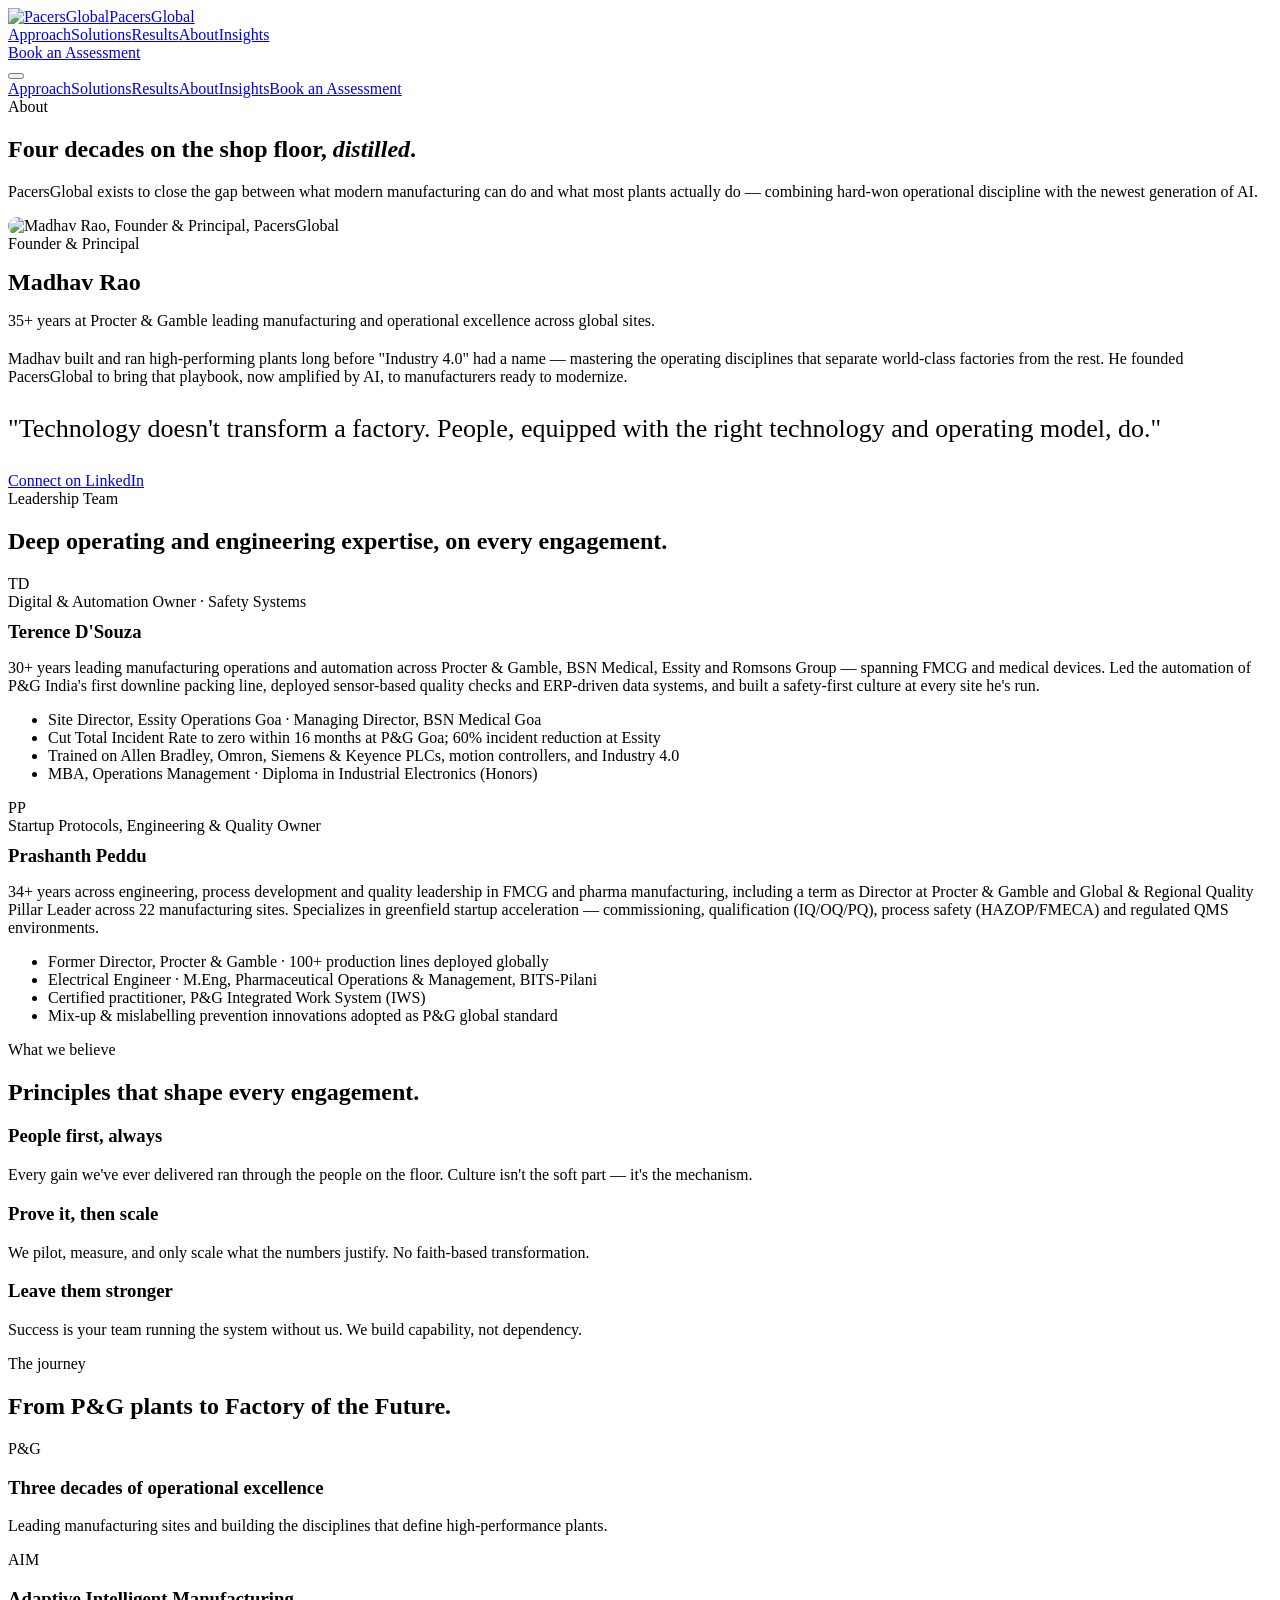
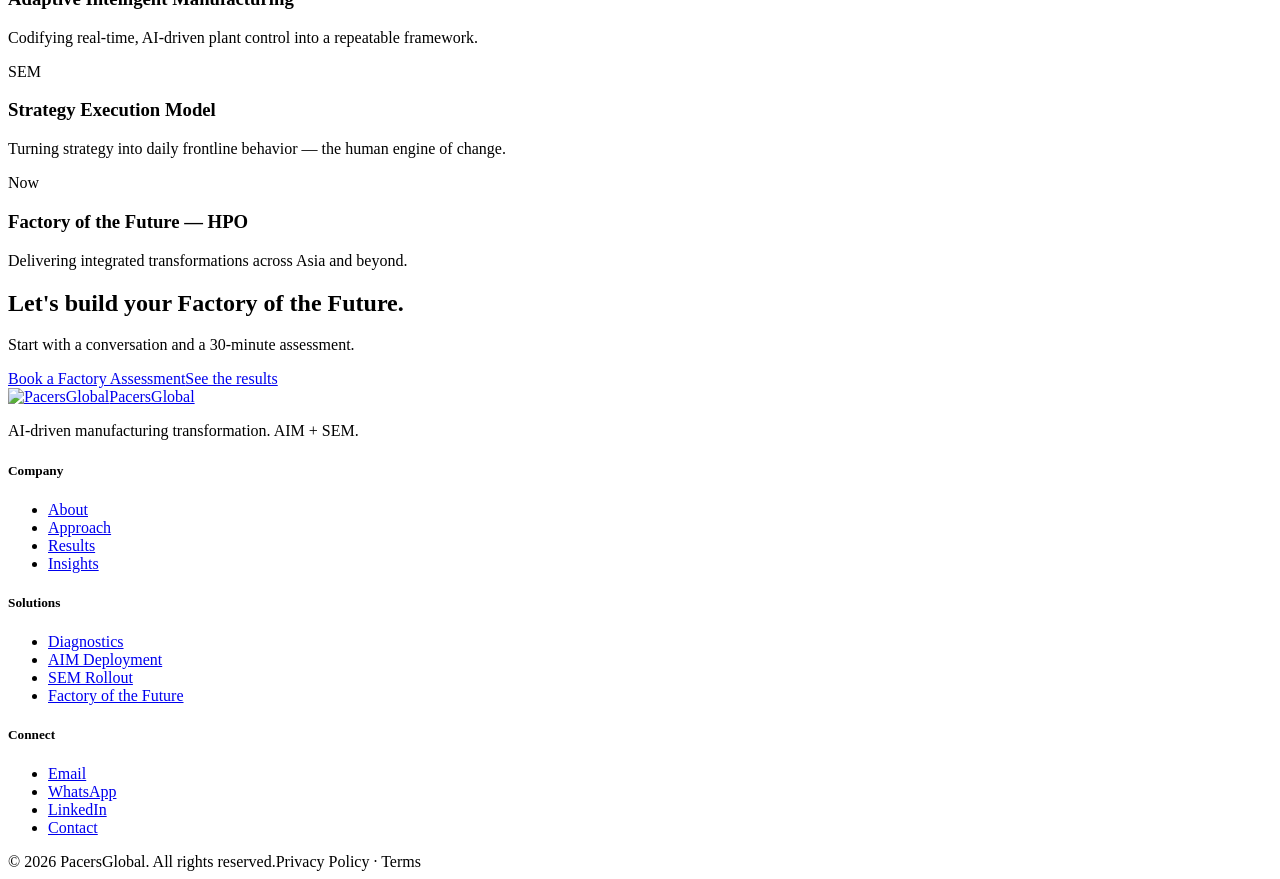
==== about.html @ 6afc27cf "Add files via upload" ====
<!DOCTYPE html>
<html lang="en">
<head>
<meta charset="UTF-8">
<meta name="viewport" content="width=device-width, initial-scale=1.0">
<title>About — PacersGlobal</title>
<meta name="description" content="PacersGlobal was founded by Madhav Rao, with 35+ years leading manufacturing and operational excellence at Procter & Gamble.">
<link rel="preconnect" href="https://fonts.googleapis.com">
<link rel="preconnect" href="https://fonts.gstatic.com" crossorigin>
<link href="https://fonts.googleapis.com/css2?family=Fraunces:ital,opsz,wght@0,9..144,400..600;1,9..144,400..600&family=Inter:wght@400;500;600;700&display=swap" rel="stylesheet">
<link rel="stylesheet" href="assets/styles.css">
</head>
<body>

<header class="site">
  <div class="wrap hd">
    <a class="logo" href="index.html"><img class="mark-img" src="assets/img/logo-mark.png" alt="PacersGlobal">PacersGlobal</a>
    <nav class="nav"><a href="approach.html">Approach</a><a href="solutions.html">Solutions</a><a href="results.html">Results</a><a href="about.html">About</a><a href="insights.html">Insights</a></nav>
    <div class="hd-cta"><a class="btn btn-primary" href="contact.html">Book an Assessment</a></div>
    <button class="burger" id="burger" aria-label="Menu"><span></span><span></span><span></span></button>
  </div>
  <div class="mnav" id="mnav"><a href="approach.html">Approach</a><a href="solutions.html">Solutions</a><a href="results.html">Results</a><a href="about.html">About</a><a href="insights.html">Insights</a><a class="btn btn-primary" href="contact.html">Book an Assessment</a></div>
</header>

<section class="page-hero wrap">
  <span class="eyebrow reveal">About</span>
  <h1 class="reveal d1">Four decades on the shop floor, <span style="color:var(--accent);font-style:italic">distilled</span>.</h1>
  <p class="lead reveal d2">PacersGlobal exists to close the gap between what modern manufacturing can do and what most plants actually do — combining hard-won operational discipline with the newest generation of AI.</p>
</section>

<!-- FOUNDER -->
<section class="wrap" style="padding-top:0">
  <div class="split reveal">
    <div class="portrait"><img src="assets/img/madhav-rao.jpg" alt="Madhav Rao, Founder &amp; Principal, PacersGlobal" style="width:100%;height:100%;object-fit:cover;display:block;border-radius:var(--radius, 16px)" loading="lazy"></div>
    <div>
      <span class="eyebrow">Founder &amp; Principal</span>
      <h2 style="margin:16px 0 10px">Madhav Rao</h2>
      <p class="lead" style="margin-bottom:20px">35+ years at Procter &amp; Gamble leading manufacturing and operational excellence across global sites.</p>
      <p style="color:var(--muted);margin-bottom:16px">Madhav built and ran high-performing plants long before "Industry 4.0" had a name — mastering the operating disciplines that separate world-class factories from the rest. He founded PacersGlobal to bring that playbook, now amplified by AI, to manufacturers ready to modernize.</p>
      <p class="pull" style="font-size:26px;margin:28px 0"><span class="accent">"</span>Technology doesn't transform a factory. People, equipped with the right technology and operating model, do.<span class="accent">"</span></p>
      <a class="btn btn-ghost" href="https://www.linkedin.com/in/madhav-rao-0948015/">Connect on LinkedIn</a>
    </div>
  </div>
</section>

<!-- LEADERSHIP TEAM -->
<section class="wrap" style="padding-top:0">
  <div class="sec-head reveal">
    <span class="eyebrow">Leadership Team</span>
    <h2>Deep operating and engineering expertise, on every engagement.</h2>
  </div>
  <div class="grid g2">
    <div class="card team-card reveal">
      <div class="avatar c1">TD</div>
      <span class="eyebrow" style="margin-bottom:8px">Digital &amp; Automation Owner · Safety Systems</span>
      <h3 style="margin:10px 0 12px">Terence D'Souza</h3>
      <p>30+ years leading manufacturing operations and automation across Procter &amp; Gamble, BSN Medical, Essity and Romsons Group — spanning FMCG and medical devices. Led the automation of P&amp;G India's first downline packing line, deployed sensor-based quality checks and ERP-driven data systems, and built a safety-first culture at every site he's run.</p>
      <ul class="cred-list">
        <li>Site Director, Essity Operations Goa · Managing Director, BSN Medical Goa</li>
        <li>Cut Total Incident Rate to zero within 16 months at P&amp;G Goa; 60% incident reduction at Essity</li>
        <li>Trained on Allen Bradley, Omron, Siemens &amp; Keyence PLCs, motion controllers, and Industry 4.0</li>
        <li>MBA, Operations Management · Diploma in Industrial Electronics (Honors)</li>
      </ul>
    </div>
    <div class="card team-card reveal d1">
      <div class="avatar c2">PP</div>
      <span class="eyebrow" style="margin-bottom:8px">Startup Protocols, Engineering &amp; Quality Owner</span>
      <h3 style="margin:10px 0 12px">Prashanth Peddu</h3>
      <p>34+ years across engineering, process development and quality leadership in FMCG and pharma manufacturing, including a term as Director at Procter &amp; Gamble and Global &amp; Regional Quality Pillar Leader across 22 manufacturing sites. Specializes in greenfield startup acceleration — commissioning, qualification (IQ/OQ/PQ), process safety (HAZOP/FMECA) and regulated QMS environments.</p>
      <ul class="cred-list">
        <li>Former Director, Procter &amp; Gamble · 100+ production lines deployed globally</li>
        <li>Electrical Engineer · M.Eng, Pharmaceutical Operations &amp; Management, BITS-Pilani</li>
        <li>Certified practitioner, P&amp;G Integrated Work System (IWS)</li>
        <li>Mix-up &amp; mislabelling prevention innovations adopted as P&amp;G global standard</li>
      </ul>
    </div>
  </div>
</section>

<!-- BELIEFS -->
<section class="dark">
  <div class="wrap">
    <div class="sec-head reveal">
      <span class="eyebrow">What we believe</span>
      <h2>Principles that shape every engagement.</h2>
    </div>
    <div class="grid g3">
      <div class="fw reveal"><h3 style="color:var(--on-dark)">People first, always</h3><p>Every gain we've ever delivered ran through the people on the floor. Culture isn't the soft part — it's the mechanism.</p></div>
      <div class="fw alt reveal d1"><h3>Prove it, then scale</h3><p>We pilot, measure, and only scale what the numbers justify. No faith-based transformation.</p></div>
      <div class="fw reveal d2"><h3 style="color:var(--on-dark)">Leave them stronger</h3><p>Success is your team running the system without us. We build capability, not dependency.</p></div>
    </div>
  </div>
</section>

<!-- JOURNEY -->
<section class="wrap">
  <div class="sec-head reveal">
    <span class="eyebrow">The journey</span>
    <h2>From P&amp;G plants to Factory of the Future.</h2>
  </div>
  <div class="timeline reveal">
    <div class="tl"><div class="yr">P&amp;G</div><div><h3>Three decades of operational excellence</h3><p>Leading manufacturing sites and building the disciplines that define high-performance plants.</p></div></div>
    <div class="tl"><div class="yr">AIM</div><div><h3>Adaptive Intelligent Manufacturing</h3><p>Codifying real-time, AI-driven plant control into a repeatable framework.</p></div></div>
    <div class="tl"><div class="yr">SEM</div><div><h3>Strategy Execution Model</h3><p>Turning strategy into daily frontline behavior — the human engine of change.</p></div></div>
    <div class="tl"><div class="yr">Now</div><div><h3>Factory of the Future — HPO</h3><p>Delivering integrated transformations across Asia and beyond.</p></div></div>
  </div>
</section>

<section class="wrap">
  <div class="cta-block reveal">
    <h2>Let's build your Factory of the Future.</h2>
    <p class="lead">Start with a conversation and a 30-minute assessment.</p>
    <div class="actions"><a class="btn btn-accent" href="contact.html">Book a Factory Assessment</a><a class="btn btn-ghost" href="results.html">See the results</a></div>
  </div>
</section>

<footer class="site">
  <div class="wrap">
    <div class="foot">
      <div><a class="logo" href="index.html"><img class="mark-img" src="assets/img/logo-mark.png" alt="PacersGlobal">PacersGlobal</a><p class="foot-tag">AI-driven manufacturing transformation. AIM + SEM.</p></div>
      <div><h5>Company</h5><ul><li><a href="about.html">About</a></li><li><a href="approach.html">Approach</a></li><li><a href="results.html">Results</a></li><li><a href="insights.html">Insights</a></li></ul></div>
      <div><h5>Solutions</h5><ul><li><a href="solutions.html">Diagnostics</a></li><li><a href="solutions.html">AIM Deployment</a></li><li><a href="solutions.html">SEM Rollout</a></li><li><a href="solutions.html">Factory of the Future</a></li></ul></div>
      <div><h5>Connect</h5><ul><li><a href="mailto:rao.m@pacersglobal.com">Email</a></li><li><a href="https://wa.me/919866316160">WhatsApp</a></li><li><a href="https://www.linkedin.com/in/madhav-rao-0948015/">LinkedIn</a></li><li><a href="contact.html">Contact</a></li></ul></div>
    </div>
    <div class="foot-bot"><span>© 2026 PacersGlobal. All rights reserved.</span><span>Privacy Policy · Terms</span></div>
  </div>
</footer>

<script src="assets/main.js"></script>
</body>
</html>
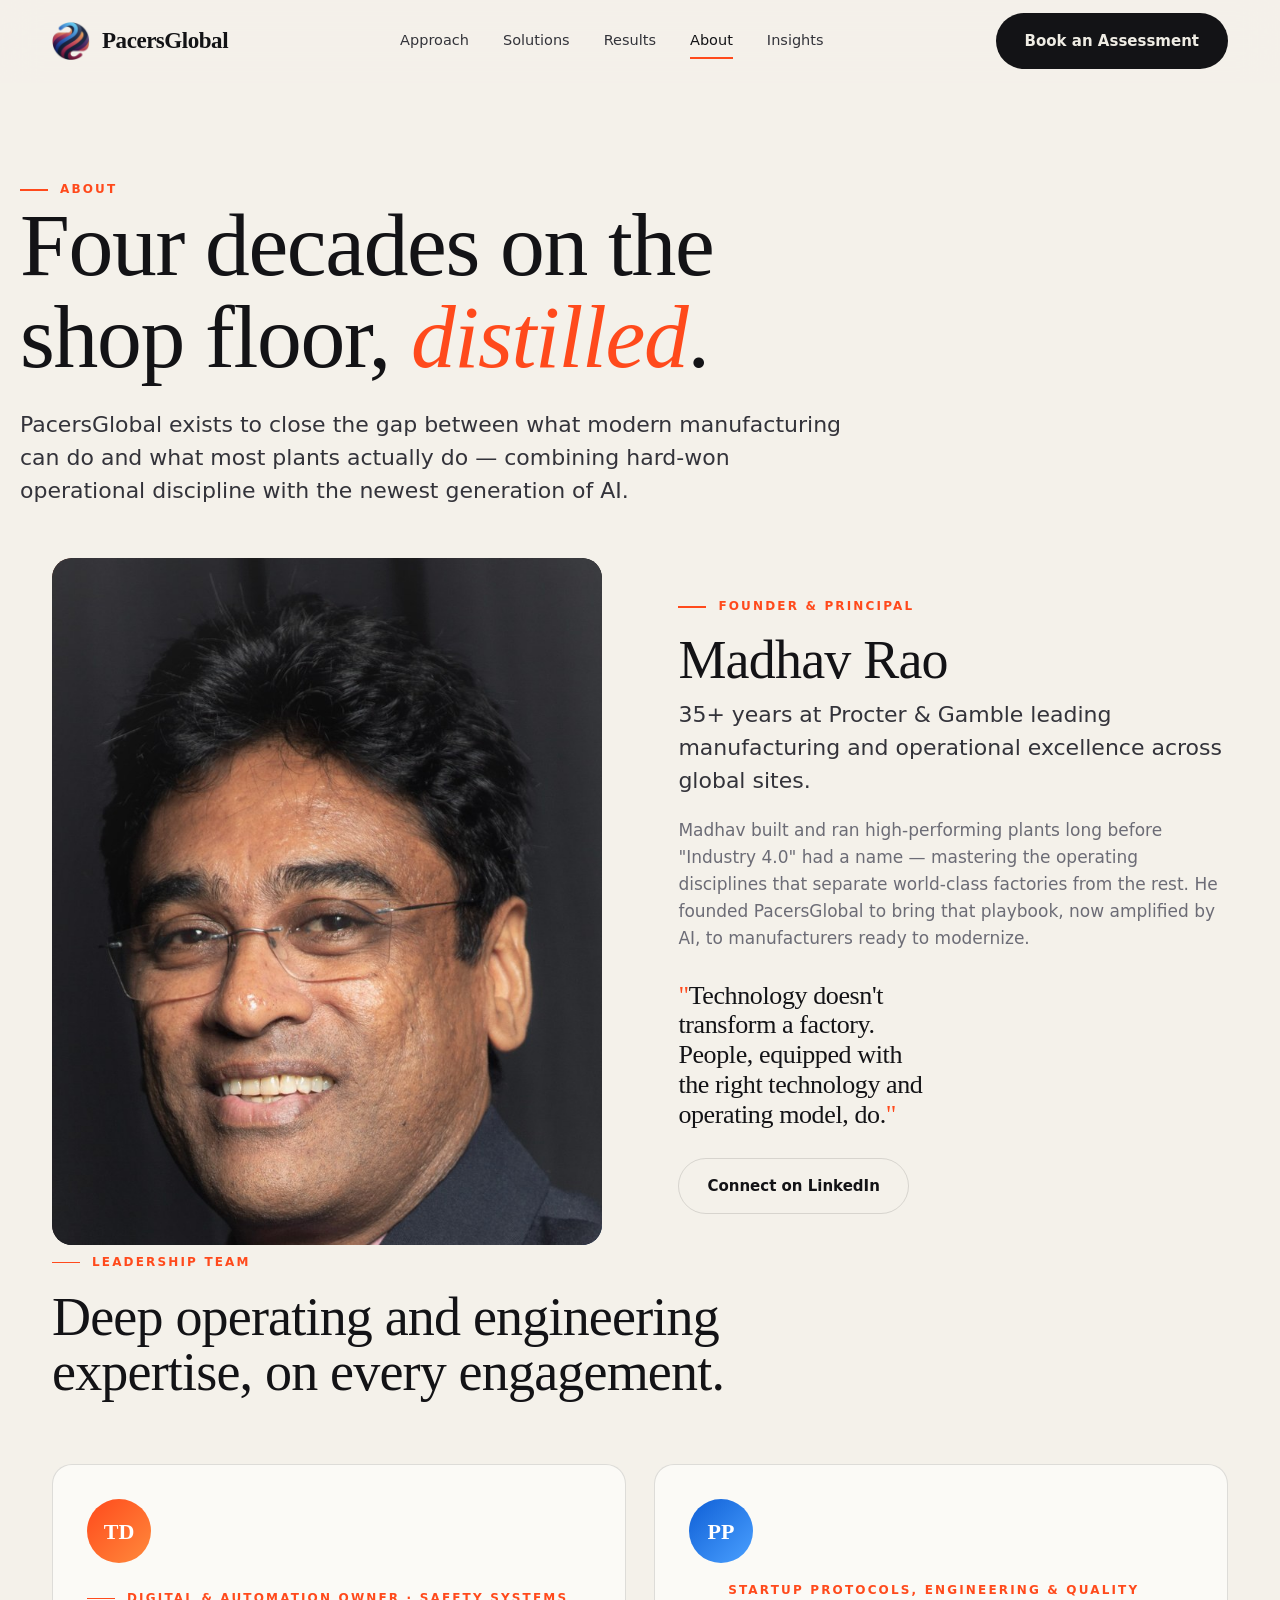
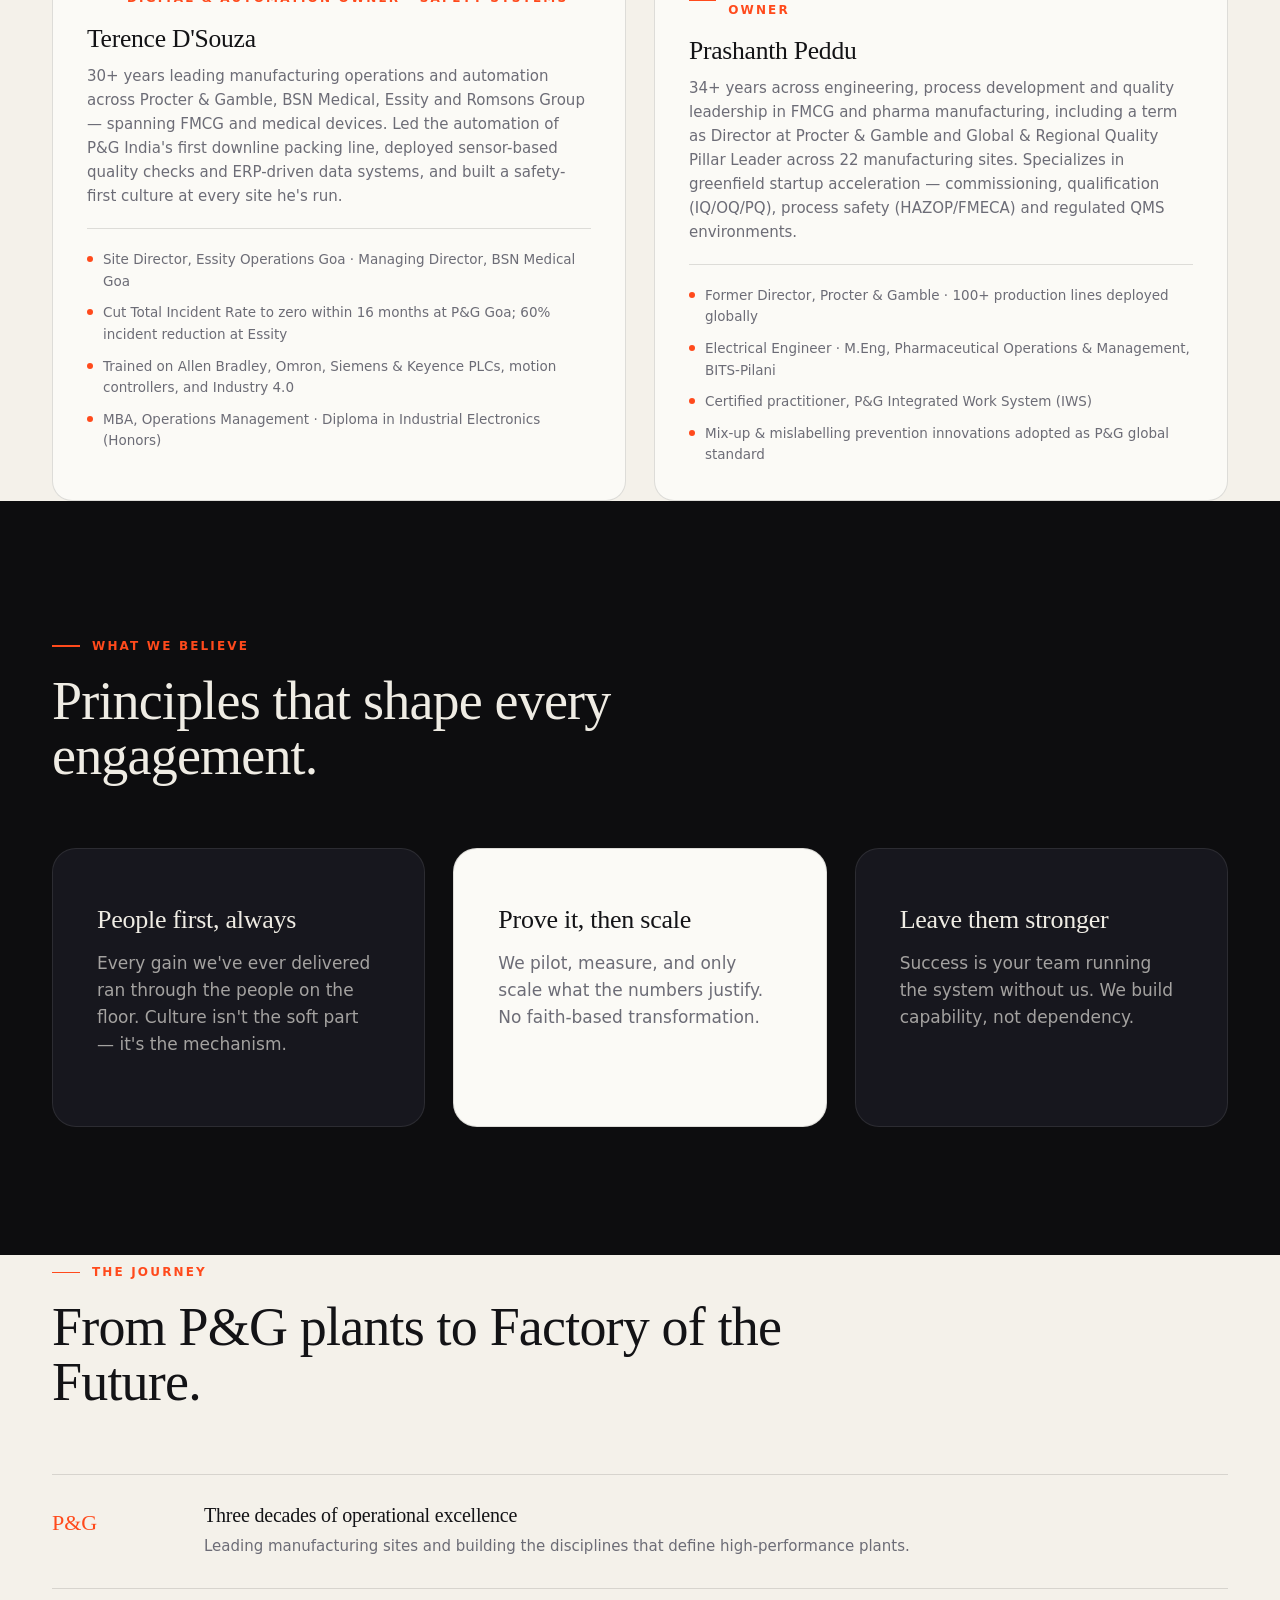
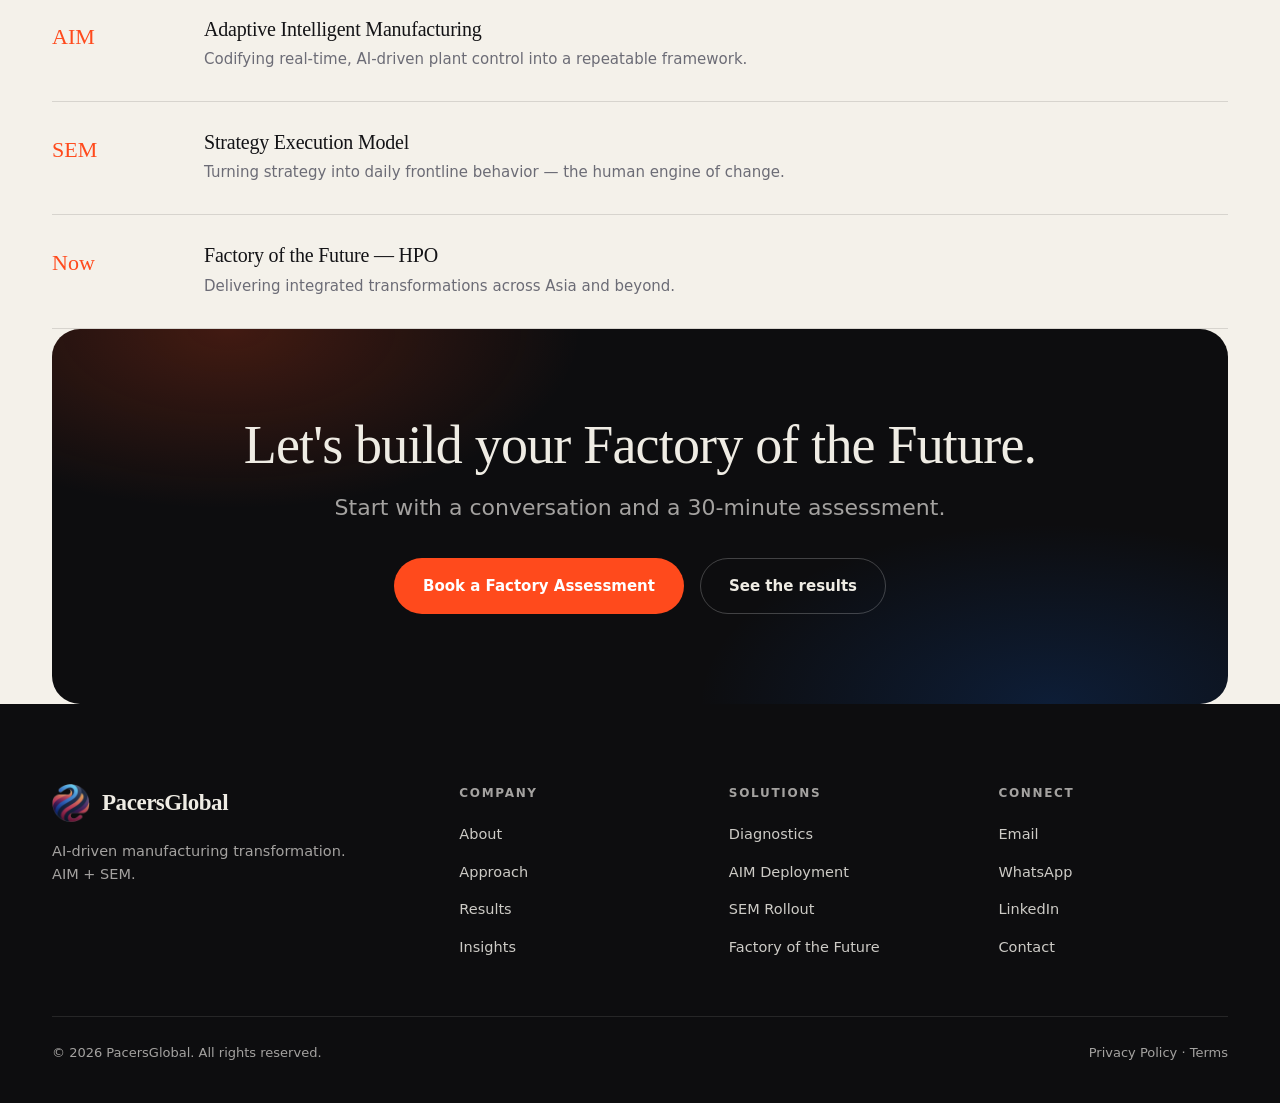
==== commit ed41fcae: "Add files via upload" ====
--- a/about.html
+++ b/about.html
@@ -120,7 +120,7 @@
       <div><a class="logo" href="index.html"><img class="mark-img" src="assets/img/logo-mark.png" alt="PacersGlobal">PacersGlobal</a><p class="foot-tag">AI-driven manufacturing transformation. AIM + SEM.</p></div>
       <div><h5>Company</h5><ul><li><a href="about.html">About</a></li><li><a href="approach.html">Approach</a></li><li><a href="results.html">Results</a></li><li><a href="insights.html">Insights</a></li></ul></div>
       <div><h5>Solutions</h5><ul><li><a href="solutions.html">Diagnostics</a></li><li><a href="solutions.html">AIM Deployment</a></li><li><a href="solutions.html">SEM Rollout</a></li><li><a href="solutions.html">Factory of the Future</a></li></ul></div>
-      <div><h5>Connect</h5><ul><li><a href="mailto:rao.m@pacersglobal.com">Email</a></li><li><a href="https://wa.me/919866316160">WhatsApp</a></li><li><a href="https://www.linkedin.com/in/madhav-rao-0948015/">LinkedIn</a></li><li><a href="contact.html">Contact</a></li></ul></div>
+      <div><h5>Connect</h5><ul><li><a href="mailto:raomadhav@pacersglobal.net">Email</a></li><li><a href="https://wa.me/919866316160">WhatsApp</a></li><li><a href="https://www.linkedin.com/in/madhav-rao-0948015/">LinkedIn</a></li><li><a href="contact.html">Contact</a></li></ul></div>
     </div>
     <div class="foot-bot"><span>© 2026 PacersGlobal. All rights reserved.</span><span>Privacy Policy · Terms</span></div>
   </div>
--- a/assets/styles.css
+++ b/assets/styles.css
@@ -0,0 +1,329 @@
+/* =========================================================
+   PacersGlobal — World-class editorial design system
+   ========================================================= */
+:root{
+  --paper:#f4f1ea;
+  --paper-2:#fbfaf6;
+  --ink:#131316;
+  --ink-2:#0d0d0f;
+  --ink-soft:#33333a;
+  --muted:#6c6c76;
+  --line:rgba(19,19,22,.13);
+  --line-soft:rgba(19,19,22,.07);
+  --accent:#ff4a1c;      /* molten industrial */
+  --accent-2:#0f5fd6;    /* signal blue */
+  --accent-3:#0f8f6b;    /* verdant */
+  --on-dark:#efece4;
+  --on-dark-mut:#a4a2a0;
+  --radius:20px;
+  --radius-sm:12px;
+  --maxw:1240px;
+  --ease:cubic-bezier(.22,.61,.36,1);
+}
+*{box-sizing:border-box;margin:0;padding:0}
+html{scroll-behavior:smooth;-webkit-text-size-adjust:100%}
+body{
+  font-family:'Inter',system-ui,-apple-system,sans-serif;
+  background:var(--paper);
+  color:var(--ink);
+  line-height:1.6;
+  -webkit-font-smoothing:antialiased;
+  overflow-x:hidden;
+}
+img{max-width:100%;display:block}
+a{color:inherit;text-decoration:none}
+::selection{background:var(--accent);color:#fff}
+
+/* Type */
+.display,h1,h2,h3{
+  font-family:'Fraunces','Georgia',serif;
+  font-weight:500;
+  line-height:1.02;
+  letter-spacing:-.015em;
+  font-optical-sizing:auto;
+}
+h1{font-size:clamp(42px,7vw,92px)}
+h2{font-size:clamp(30px,4.4vw,54px)}
+h3{font-size:clamp(20px,2vw,26px);letter-spacing:-.01em}
+p{font-size:17px}
+.lead{font-size:clamp(18px,2vw,22px);color:var(--ink-soft);line-height:1.5}
+
+/* Layout */
+.wrap{max-width:var(--maxw);margin:0 auto;padding:0 32px}
+.narrow{max-width:820px}
+section{padding:clamp(64px,10vw,140px) 0}
+.eyebrow{
+  display:inline-flex;align-items:center;gap:12px;
+  font-size:12px;font-weight:600;letter-spacing:.18em;text-transform:uppercase;
+  color:var(--accent);
+}
+.eyebrow::before{content:"";width:28px;height:1.5px;background:var(--accent);display:inline-block}
+.eyebrow.on-dark{color:var(--accent)}
+
+/* Buttons */
+.btn{
+  display:inline-flex;align-items:center;gap:11px;
+  padding:15px 28px;border-radius:999px;font-weight:600;font-size:15px;
+  cursor:pointer;border:1.5px solid transparent;transition:.25s var(--ease);white-space:nowrap;
+}
+.btn svg{transition:transform .25s var(--ease)}
+.btn:hover svg{transform:translateX(4px)}
+.btn-primary{background:var(--ink);color:var(--on-dark)}
+.btn-primary:hover{background:var(--accent);color:#fff}
+.btn-accent{background:var(--accent);color:#fff}
+.btn-accent:hover{background:var(--ink)}
+.btn-ghost{background:transparent;color:var(--ink);border-color:var(--line)}
+.btn-ghost:hover{border-color:var(--ink);background:var(--ink);color:var(--on-dark)}
+.on-dark .btn-ghost,.dark .btn-ghost{color:var(--on-dark);border-color:rgba(255,255,255,.2)}
+.on-dark .btn-ghost:hover,.dark .btn-ghost:hover{background:var(--on-dark);color:var(--ink)}
+.link-arrow{display:inline-flex;align-items:center;gap:8px;font-weight:600;font-size:15px;border-bottom:1.5px solid var(--accent);padding-bottom:2px;transition:.2s}
+.link-arrow:hover{gap:14px}
+
+/* Header */
+header.site{
+  position:sticky;top:0;z-index:100;
+  background:rgba(244,241,234,.8);backdrop-filter:blur(18px) saturate(1.2);
+  border-bottom:1px solid transparent;transition:.3s var(--ease);
+}
+header.site.scrolled{border-bottom-color:var(--line);background:rgba(244,241,234,.94)}
+.hd{display:flex;align-items:center;justify-content:space-between;height:82px}
+.logo{display:flex;align-items:center;gap:12px;font-family:'Fraunces';font-weight:600;font-size:23px;letter-spacing:-.02em}
+.logo .mark{
+  width:38px;height:38px;border-radius:11px;background:var(--ink);color:var(--paper);
+  display:grid;place-items:center;font-family:'Fraunces';font-size:22px;font-weight:600;
+  transition:.3s var(--ease);
+}
+.logo:hover .mark{background:var(--accent);transform:rotate(-6deg)}
+.logo .mark-img{width:38px;height:38px;object-fit:contain;display:block;transition:.3s var(--ease)}
+.logo:hover .mark-img{transform:rotate(-6deg) scale(1.06)}
+.nav{display:flex;gap:34px;align-items:center}
+.nav a{font-size:14.5px;font-weight:500;color:var(--ink-soft);position:relative;padding:4px 0;transition:.2s}
+.nav a:hover{color:var(--ink)}
+.nav a.active{color:var(--ink)}
+.nav a.active::after{content:"";position:absolute;left:0;bottom:-2px;width:100%;height:2px;background:var(--accent)}
+.hd-cta{display:flex;align-items:center;gap:14px}
+.burger{display:none;background:none;border:none;cursor:pointer;padding:8px}
+.burger span{display:block;width:24px;height:2px;background:var(--ink);margin:5px 0;transition:.3s}
+.burger.open span:nth-child(1){transform:translateY(7px) rotate(45deg)}
+.burger.open span:nth-child(2){opacity:0}
+.burger.open span:nth-child(3){transform:translateY(-7px) rotate(-45deg)}
+.mnav{display:none;flex-direction:column;padding:16px 32px 28px;border-bottom:1px solid var(--line);background:var(--paper)}
+.mnav.open{display:flex}
+.mnav a{padding:14px 0;border-bottom:1px solid var(--line-soft);font-size:16px;font-weight:500}
+.mnav .btn{margin-top:16px;justify-content:center}
+
+/* Dark sections */
+.dark{background:var(--ink-2);color:var(--on-dark)}
+.dark h1,.dark h2,.dark h3{color:var(--on-dark)}
+.dark .lead{color:var(--on-dark-mut)}
+.dark p{color:var(--on-dark-mut)}
+
+/* Hero */
+.hero{position:relative;padding-top:clamp(40px,7vw,90px);padding-bottom:clamp(48px,7vw,100px)}
+.hero .kicker{margin-bottom:28px}
+.hero h1{max-width:16ch}
+.hero h1 .accent{color:var(--accent);font-style:italic}
+.hero .lead{max-width:56ch;margin:30px 0 38px}
+.hero-actions{display:flex;gap:16px;flex-wrap:wrap;align-items:center}
+.hero-foot{display:flex;gap:48px;margin-top:64px;flex-wrap:wrap;border-top:1px solid var(--line);padding-top:34px}
+.hero-foot .st b{font-family:'Fraunces';font-size:40px;font-weight:500;display:block;line-height:1}
+.hero-foot .st span{font-size:13.5px;color:var(--muted);margin-top:6px;display:block}
+
+/* Marquee / trust */
+.trust{border-top:1px solid var(--line);border-bottom:1px solid var(--line);padding:26px 0;overflow:hidden}
+.trust .label{font-size:12px;letter-spacing:.16em;text-transform:uppercase;color:var(--muted);text-align:center;margin-bottom:22px}
+.marquee{display:flex;gap:80px;width:max-content;animation:scroll 26s linear infinite}
+.marquee:hover{animation-play-state:paused}
+.marquee span{font-family:'Fraunces';font-size:26px;font-weight:500;color:var(--ink);opacity:.55;white-space:nowrap}
+@keyframes scroll{to{transform:translateX(-50%)}}
+
+/* Grid utilities */
+.grid{display:grid;gap:28px}
+.g2{grid-template-columns:repeat(2,1fr)}
+.g3{grid-template-columns:repeat(3,1fr)}
+.g4{grid-template-columns:repeat(4,1fr)}
+.split{display:grid;grid-template-columns:1fr 1fr;gap:clamp(32px,6vw,90px);align-items:center}
+.split.wide-left{grid-template-columns:1.1fr .9fr}
+
+.sec-head{max-width:760px;margin-bottom:clamp(40px,5vw,72px)}
+.sec-head h2{margin:18px 0 18px}
+
+/* Cards */
+.card{
+  background:var(--paper-2);border:1px solid var(--line);border-radius:var(--radius);
+  padding:34px;transition:.3s var(--ease);
+}
+.card:hover{transform:translateY(-6px);box-shadow:0 30px 60px -30px rgba(0,0,0,.25);border-color:rgba(19,19,22,.25)}
+.card .num{font-family:'Fraunces';font-size:15px;color:var(--accent);font-weight:600}
+.card h3{margin:16px 0 10px}
+.card p{color:var(--muted);font-size:15.5px}
+.card .ic{width:52px;height:52px;border-radius:13px;display:grid;place-items:center;font-size:24px;margin-bottom:20px;background:var(--paper);border:1px solid var(--line)}
+
+/* Framework big cards */
+.fw{position:relative;overflow:hidden;border-radius:24px;padding:44px;background:#17171e;border:1px solid rgba(255,255,255,.09);color:var(--on-dark)}
+.fw.alt{background:var(--paper-2);color:var(--ink);border:1px solid var(--line)}
+.fw .abbr{font-family:'Fraunces';font-size:clamp(56px,8vw,88px);font-weight:500;line-height:.9;
+  color:var(--accent)}
+.fw h3{margin:14px 0 16px;font-size:26px}
+.fw.alt h3{color:var(--ink)}
+.fw p{margin-bottom:24px}
+.fw.alt p{color:var(--muted)}
+.fw ul{list-style:none;display:flex;flex-direction:column;gap:14px}
+.fw li{display:flex;gap:13px;align-items:flex-start;font-size:15px}
+.fw li .dot{flex:none;width:20px;height:20px;border-radius:50%;background:var(--accent);display:grid;place-items:center;margin-top:2px}
+.fw li .dot svg{width:11px;height:11px}
+
+/* Stats band */
+.statband{display:grid;grid-template-columns:repeat(4,1fr);gap:1px;background:var(--line);border:1px solid var(--line);border-radius:var(--radius);overflow:hidden}
+.statband .cell{background:var(--paper-2);padding:38px 30px}
+.dark .statband{background:rgba(255,255,255,.12);border-color:rgba(255,255,255,.12)}
+.dark .statband .cell{background:var(--ink-2)}
+.statband b{font-family:'Fraunces';font-size:clamp(38px,5vw,58px);font-weight:500;display:block;line-height:1}
+.statband .accent{color:var(--accent)}
+.statband span{font-size:14px;color:var(--muted);margin-top:12px;display:block}
+.dark .statband span{color:var(--on-dark-mut)}
+
+/* Case cards */
+.case{background:var(--paper-2);border:1px solid var(--line);border-radius:var(--radius);overflow:hidden;transition:.3s var(--ease);display:flex;flex-direction:column}
+.case:hover{transform:translateY(-6px);box-shadow:0 30px 60px -30px rgba(0,0,0,.25)}
+.case .top{height:180px;position:relative;overflow:hidden;display:grid;place-items:center}
+.case .top .code{font-family:'Fraunces';font-size:60px;color:rgba(255,255,255,.9);font-weight:500;z-index:2}
+.case .top.c1{background:linear-gradient(135deg,#ff4a1c,#ff8a3c)}
+.case .top.c2{background:linear-gradient(135deg,#0f5fd6,#4aa0ff)}
+.case .top.c3{background:linear-gradient(135deg,#0f8f6b,#4bd0a0)}
+.case .body{padding:30px;flex:1;display:flex;flex-direction:column}
+.case .loc{font-size:12px;letter-spacing:.12em;text-transform:uppercase;color:var(--accent);font-weight:600}
+.case h3{margin:12px 0 12px}
+.case p{color:var(--muted);font-size:15px;flex:1}
+.case .metrics{display:flex;gap:26px;margin-top:22px;padding-top:22px;border-top:1px solid var(--line)}
+.case .metrics b{font-family:'Fraunces';font-size:30px;font-weight:500;display:block;line-height:1;color:var(--ink)}
+.case .metrics span{font-size:12.5px;color:var(--muted);margin-top:6px;display:block}
+/* Case cards stay light-on-light even inside dark sections */
+.dark .case h3{color:var(--ink)}
+.dark .case p{color:var(--muted)}
+.dark .case .metrics b{color:var(--ink)}
+.dark .case .metrics span{color:var(--muted)}
+
+/* Quote / editorial */
+.pull{font-family:'Fraunces';font-size:clamp(26px,3.6vw,44px);font-weight:500;line-height:1.15;letter-spacing:-.015em;max-width:20ch}
+.pull .accent{color:var(--accent)}
+
+/* Founder / portrait */
+.portrait{aspect-ratio:4/5;border-radius:var(--radius);overflow:hidden;position:relative;
+  background:
+    radial-gradient(circle at 30% 25%,rgba(255,74,28,.55),transparent 55%),
+    radial-gradient(circle at 75% 80%,rgba(15,95,214,.5),transparent 55%),
+    #101015;display:grid;place-items:center}
+.portrait .initials{font-family:'Fraunces';font-size:clamp(80px,12vw,140px);font-weight:500;color:rgba(255,255,255,.92)}
+
+/* Team avatars */
+.avatar{width:64px;height:64px;border-radius:50%;display:grid;place-items:center;
+  font-family:'Fraunces';font-size:22px;font-weight:600;color:#fff;margin-bottom:18px}
+.avatar.c1{background:linear-gradient(135deg,#ff4a1c,#ff8a3c)}
+.avatar.c2{background:linear-gradient(135deg,#0f5fd6,#4aa0ff)}
+.avatar.c3{background:linear-gradient(135deg,#0f8f6b,#4bd0a0)}
+.team-card p{color:var(--muted);font-size:15px}
+.cred-list{list-style:none;display:flex;flex-direction:column;gap:10px;margin-top:20px;padding-top:20px;border-top:1px solid var(--line)}
+.cred-list li{font-size:13.5px;color:var(--muted);padding-left:16px;position:relative}
+.cred-list li::before{content:"";position:absolute;left:0;top:7px;width:6px;height:6px;border-radius:50%;background:var(--accent)}
+
+/* Timeline */
+.timeline{display:flex;flex-direction:column;gap:0}
+.tl{display:grid;grid-template-columns:120px 1fr;gap:32px;padding:30px 0;border-top:1px solid var(--line)}
+.tl:last-child{border-bottom:1px solid var(--line)}
+.tl .yr{font-family:'Fraunces';font-size:22px;color:var(--accent)}
+.tl h3{font-size:20px;margin-bottom:8px}
+.tl p{color:var(--muted);font-size:15px}
+
+/* Insights / blog cards */
+.post{border-top:1px solid var(--line);padding:34px 0;display:grid;grid-template-columns:180px 1fr auto;gap:36px;align-items:center;transition:.25s}
+.post:hover{padding-left:12px}
+.post .meta{font-size:13px;color:var(--muted)}
+.post .meta .cat{color:var(--accent);font-weight:600;text-transform:uppercase;letter-spacing:.1em;font-size:11.5px;display:block;margin-bottom:8px}
+.post h3{font-size:24px;transition:.2s}
+.post:hover h3{color:var(--accent)}
+.post .arw{font-size:22px;color:var(--muted)}
+.post:hover .arw{color:var(--accent)}
+
+/* Feature list rows */
+.frow{display:grid;grid-template-columns:60px 1fr;gap:24px;padding:32px 0;border-top:1px solid var(--line)}
+.frow:last-child{border-bottom:1px solid var(--line)}
+.frow .idx{font-family:'Fraunces';font-size:24px;color:var(--accent)}
+.frow h3{margin-bottom:10px}
+.frow p{color:var(--muted);max-width:62ch}
+
+/* CTA block */
+.cta-block{background:var(--ink-2);color:var(--on-dark);border-radius:28px;padding:clamp(44px,7vw,90px);text-align:center;position:relative;overflow:hidden}
+.cta-block::before{content:"";position:absolute;inset:0;background:
+  radial-gradient(50% 80% at 15% 0%,rgba(255,74,28,.22),transparent 60%),
+  radial-gradient(50% 80% at 85% 100%,rgba(15,95,214,.2),transparent 60%)}
+.cta-block>*{position:relative}
+.cta-block h2{margin-bottom:18px}
+.cta-block .lead{max-width:52ch;margin:0 auto 34px}
+.cta-block .actions{display:flex;gap:16px;justify-content:center;flex-wrap:wrap}
+.cta-block .contactline{margin-top:30px;font-size:14px;color:var(--on-dark-mut)}
+.cta-block .contactline a{color:var(--accent)}
+.cta-block .lead{color:var(--on-dark-mut)}
+.cta-block .btn-ghost{color:var(--on-dark);border-color:rgba(255,255,255,.22)}
+.cta-block .btn-ghost:hover{background:var(--on-dark);color:var(--ink)}
+
+/* Contact form */
+.form{display:grid;gap:18px}
+.form .row{display:grid;grid-template-columns:1fr 1fr;gap:18px}
+.field label{display:block;font-size:13px;font-weight:600;margin-bottom:8px;color:var(--ink-soft)}
+.field input,.field textarea,.field select{
+  width:100%;padding:14px 16px;border-radius:12px;border:1.5px solid var(--line);
+  background:var(--paper-2);font-family:inherit;font-size:15px;color:var(--ink);transition:.2s}
+.field input:focus,.field textarea:focus,.field select:focus{outline:none;border-color:var(--accent)}
+.field textarea{min-height:130px;resize:vertical}
+
+/* Footer */
+footer.site{background:var(--ink-2);color:var(--on-dark);padding:80px 0 40px}
+.foot{display:grid;grid-template-columns:1.6fr 1fr 1fr 1fr;gap:40px;padding-bottom:56px;border-bottom:1px solid rgba(255,255,255,.1)}
+footer.site .logo{color:var(--on-dark)}
+footer.site .logo .mark{background:var(--accent);color:#fff}
+footer.site h5{font-size:12px;text-transform:uppercase;letter-spacing:.14em;color:var(--on-dark-mut);margin-bottom:18px}
+footer.site ul{list-style:none;display:flex;flex-direction:column;gap:12px}
+footer.site ul a{color:#cdcbc6;font-size:14.5px;transition:.2s}
+footer.site ul a:hover{color:var(--accent)}
+.foot-tag{color:var(--on-dark-mut);font-size:14.5px;margin-top:18px;max-width:32ch}
+.foot-bot{display:flex;justify-content:space-between;gap:16px;flex-wrap:wrap;padding-top:26px;color:var(--on-dark-mut);font-size:13px}
+
+/* Demo badge */
+.demo-badge{position:fixed;bottom:18px;right:18px;z-index:200;background:rgba(255,74,28,.14);
+  border:1px solid rgba(255,74,28,.45);color:var(--accent);font-size:12px;font-weight:600;
+  padding:9px 15px;border-radius:999px;backdrop-filter:blur(8px)}
+
+/* Page hero (interior) */
+.page-hero{padding:clamp(56px,7vw,110px) 0 clamp(30px,4vw,56px)}
+.page-hero h1{max-width:18ch}
+.page-hero .lead{max-width:60ch;margin-top:26px}
+
+/* Scroll reveal */
+.reveal{opacity:0;transform:translateY(26px);transition:opacity .7s var(--ease),transform .7s var(--ease)}
+.reveal.in{opacity:1;transform:none}
+.reveal.d1{transition-delay:.08s}.reveal.d2{transition-delay:.16s}.reveal.d3{transition-delay:.24s}.reveal.d4{transition-delay:.32s}
+
+/* Responsive */
+@media(max-width:960px){
+  .nav,.hd-cta .btn{display:none}
+  .burger{display:block}
+  .g3,.g4,.split,.split.wide-left,.statband{grid-template-columns:1fr}
+  .g2{grid-template-columns:1fr}
+  .statband{grid-template-columns:1fr 1fr}
+  .post{grid-template-columns:1fr;gap:12px}
+  .post .arw{display:none}
+  .foot{grid-template-columns:1fr 1fr}
+  .tl{grid-template-columns:80px 1fr;gap:20px}
+  .form .row{grid-template-columns:1fr}
+}
+@media(max-width:560px){
+  .wrap{padding:0 20px}
+  .statband{grid-template-columns:1fr}
+  .foot{grid-template-columns:1fr}
+  .hero-foot{gap:30px}
+}
+@media(prefers-reduced-motion:reduce){
+  *{animation:none!important}
+  .reveal{opacity:1;transform:none;transition:none}
+}
